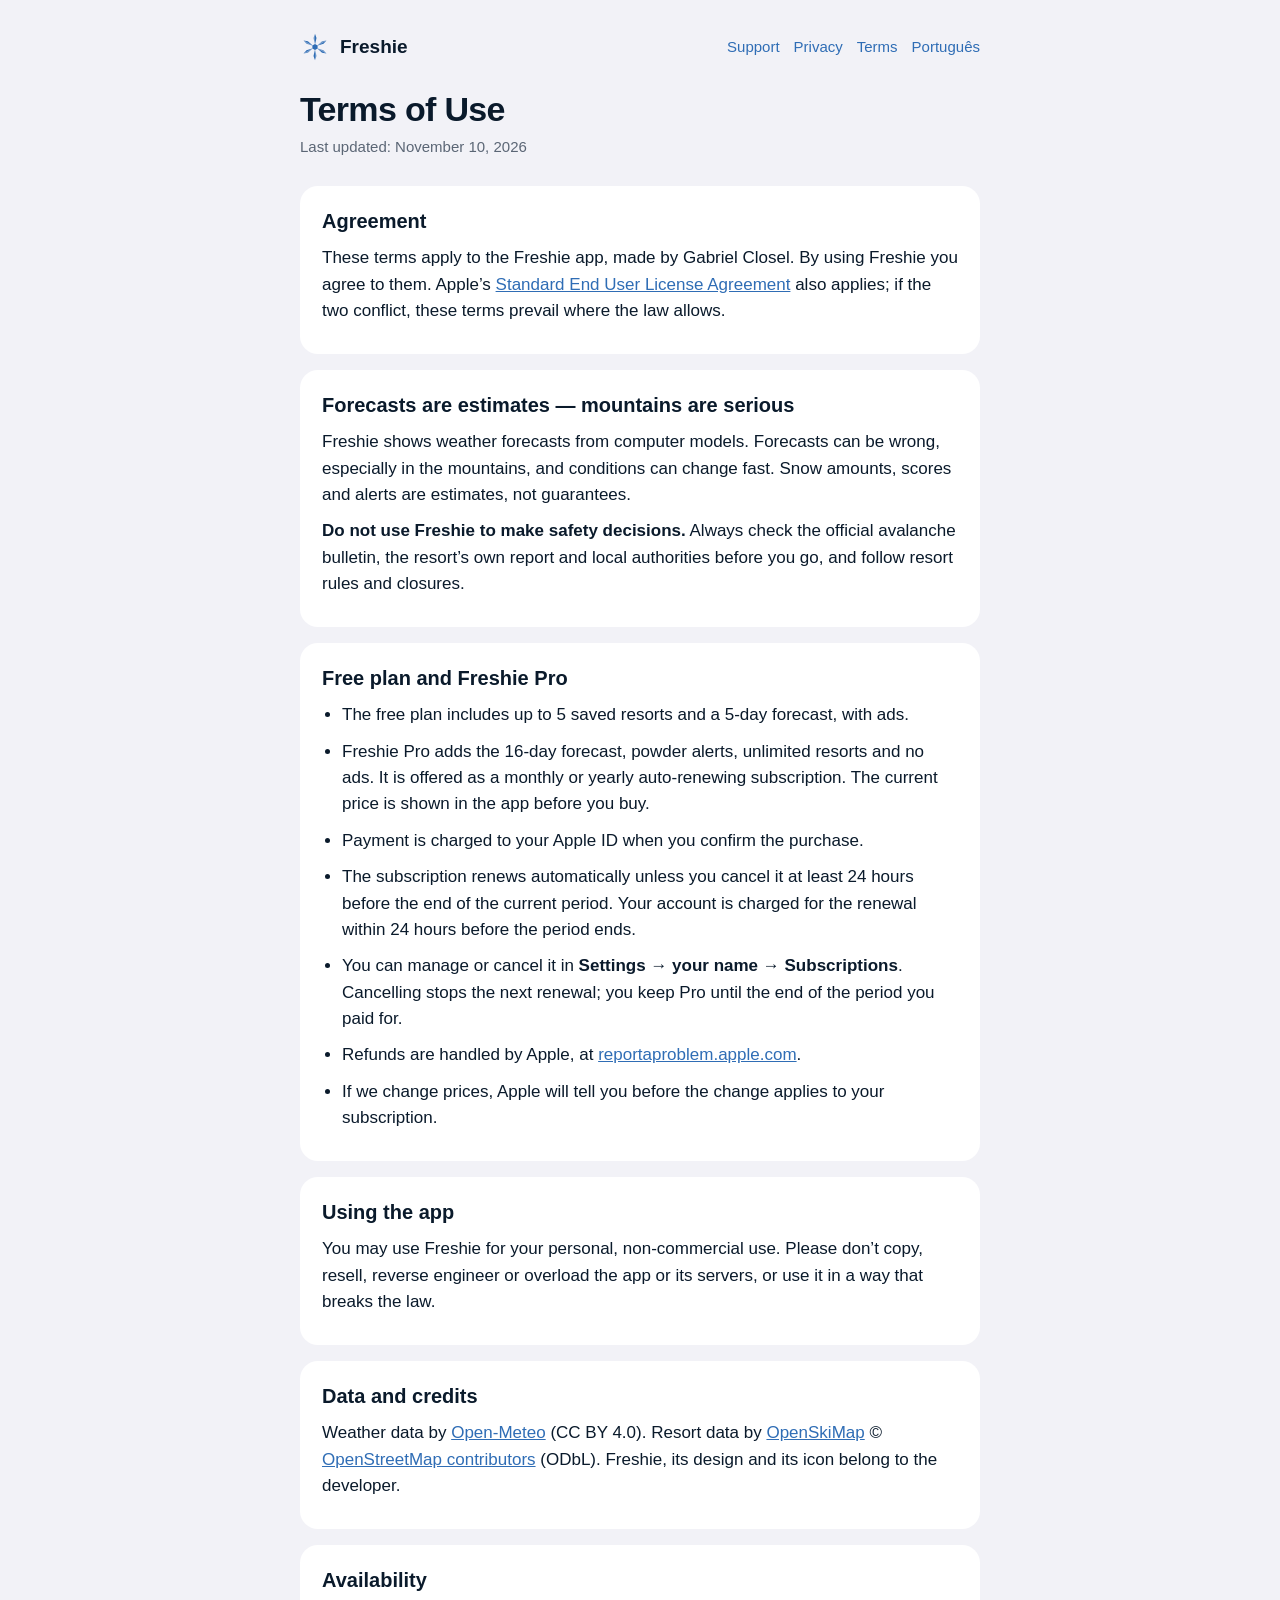
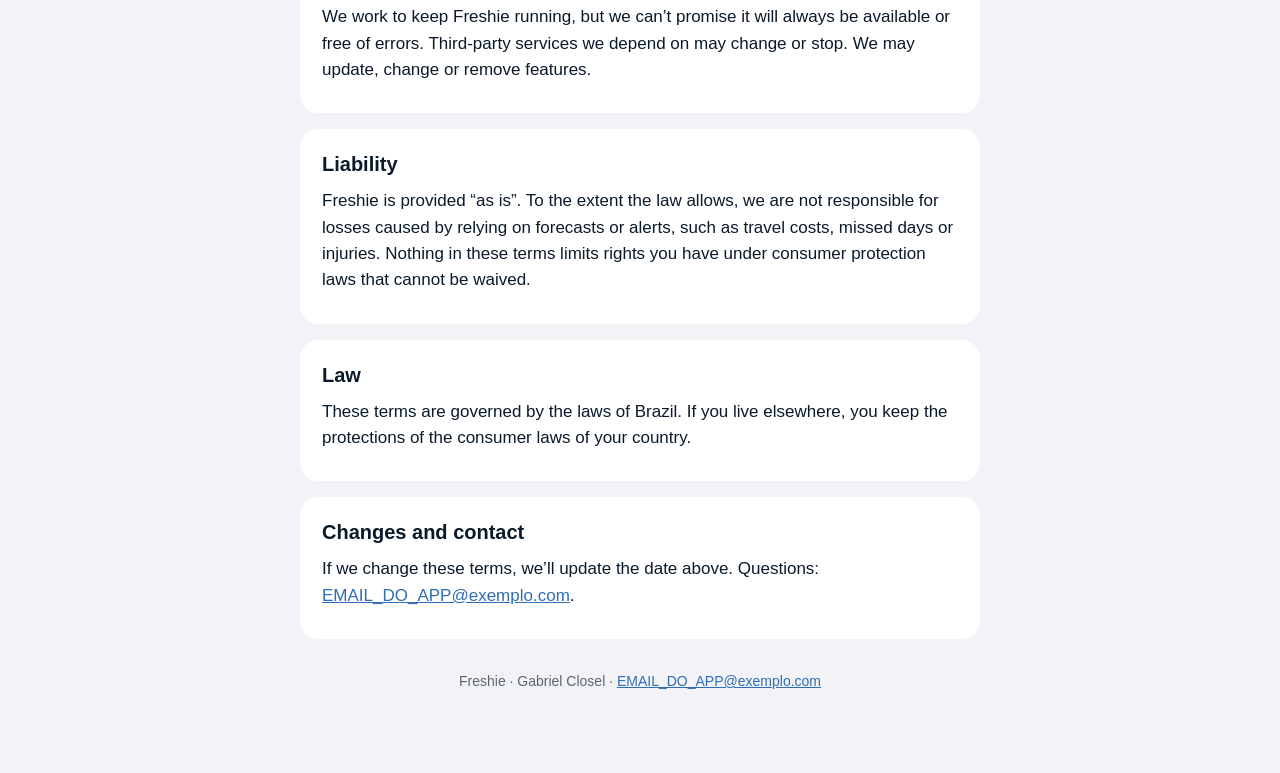
==== terms.html @ 264029c8 "Site: support, privacy and terms (EN/PT) Co-Authored-By: Claude Opus 5.5 <noreply@anthropic.com> Cla" ====
<!doctype html>
<html lang="en"><head><meta charset="utf-8">
<meta name="viewport" content="width=device-width,initial-scale=1">
<title>Terms of Use · Freshie</title>
<link rel="icon" href="mark.svg"><link rel="stylesheet" href="style.css"></head>
<body><main>
<header><a class="brand" href="./"><img src="mark.svg" alt="" width="30" height="30">Freshie</a>
<nav class="lang"><a href="./">Support</a><a href="privacy.html">Privacy</a><a href="terms.html">Terms</a><a href="pt/terms.html">Português</a></nav></header>
<h1>Terms of Use</h1><p class="updated">Last updated: November 10, 2026</p><section><h2>Agreement</h2><p>These terms apply to the Freshie app, made by Gabriel Closel. By using Freshie you agree to them. Apple’s <a href="https://www.apple.com/legal/internet-services/itunes/dev/stdeula/">Standard End User License Agreement</a> also applies; if the two conflict, these terms prevail where the law allows.</p></section>
<section><h2>Forecasts are estimates — mountains are serious</h2><p>Freshie shows weather forecasts from computer models. Forecasts can be wrong, especially in the mountains, and conditions can change fast. Snow amounts, scores and alerts are estimates, not guarantees.</p><p><b>Do not use Freshie to make safety decisions.</b> Always check the official avalanche bulletin, the resort’s own report and local authorities before you go, and follow resort rules and closures.</p></section>
<section><h2>Free plan and Freshie Pro</h2><ul><li>The free plan includes up to 5 saved resorts and a 5-day forecast, with ads.</li><li>Freshie Pro adds the 16-day forecast, powder alerts, unlimited resorts and no ads. It is offered as a monthly or yearly auto-renewing subscription. The current price is shown in the app before you buy.</li><li>Payment is charged to your Apple ID when you confirm the purchase.</li><li>The subscription renews automatically unless you cancel it at least 24 hours before the end of the current period. Your account is charged for the renewal within 24 hours before the period ends.</li><li>You can manage or cancel it in <b>Settings → your name → Subscriptions</b>. Cancelling stops the next renewal; you keep Pro until the end of the period you paid for.</li><li>Refunds are handled by Apple, at <a href="https://reportaproblem.apple.com">reportaproblem.apple.com</a>.</li><li>If we change prices, Apple will tell you before the change applies to your subscription.</li></ul></section>
<section><h2>Using the app</h2><p>You may use Freshie for your personal, non-commercial use. Please don’t copy, resell, reverse engineer or overload the app or its servers, or use it in a way that breaks the law.</p></section>
<section><h2>Data and credits</h2><p>Weather data by <a href="https://open-meteo.com">Open-Meteo</a> (CC BY 4.0). Resort data by <a href="https://openskimap.org">OpenSkiMap</a> © <a href="https://www.openstreetmap.org/copyright">OpenStreetMap contributors</a> (ODbL). Freshie, its design and its icon belong to the developer.</p></section>
<section><h2>Availability</h2><p>We work to keep Freshie running, but we can’t promise it will always be available or free of errors. Third-party services we depend on may change or stop. We may update, change or remove features.</p></section>
<section><h2>Liability</h2><p>Freshie is provided “as is”. To the extent the law allows, we are not responsible for losses caused by relying on forecasts or alerts, such as travel costs, missed days or injuries. Nothing in these terms limits rights you have under consumer protection laws that cannot be waived.</p></section>
<section><h2>Law</h2><p>These terms are governed by the laws of Brazil. If you live elsewhere, you keep the protections of the consumer laws of your country.</p></section>
<section><h2>Changes and contact</h2><p>If we change these terms, we’ll update the date above. Questions: <a href="mailto:EMAIL_DO_APP@exemplo.com">EMAIL_DO_APP@exemplo.com</a>.</p></section>

<footer>Freshie · Gabriel Closel · <a href="mailto:EMAIL_DO_APP@exemplo.com">EMAIL_DO_APP@exemplo.com</a></footer>
</main></body></html>
---- style.css ----
:root{--bg:#F2F2F7;--card:#fff;--text:#0A1A2B;--muted:#5B6675;--accent:#2F6DB5;--line:#E3E5EA}
@media (prefers-color-scheme:dark){:root{--bg:#000;--card:#1C1C1E;--text:#F2F4F7;--muted:#A0A7B2;--accent:#7AA7D9;--line:#2C2C2E}}
*{box-sizing:border-box}
body{margin:0;background:var(--bg);color:var(--text);font:17px/1.55 -apple-system,BlinkMacSystemFont,"SF Pro Text","Helvetica Neue",Arial,sans-serif;-webkit-text-size-adjust:100%}
main{max-width:720px;margin:0 auto;padding:32px 20px 80px}
header{display:flex;align-items:center;justify-content:space-between;gap:12px;margin-bottom:28px}
.brand{display:flex;align-items:center;gap:10px;font-weight:700;font-size:19px;color:var(--text);text-decoration:none}
.brand svg{width:30px;height:30px}
nav a,.lang a{color:var(--accent);text-decoration:none;font-size:15px}
.lang{display:flex;gap:14px}
h1{font-size:34px;line-height:1.15;margin:0 0 6px;letter-spacing:-.02em}
.updated{color:var(--muted);font-size:15px;margin:0 0 28px}
section{background:var(--card);border-radius:18px;padding:20px 22px;margin:0 0 16px}
h2{font-size:20px;margin:0 0 8px}
p,li{margin:0 0 10px}
ul{padding-left:20px;margin:0 0 10px}
a{color:var(--accent)}
.links{display:grid;gap:12px;margin-top:8px}
.links a{display:block;background:var(--card);border-radius:18px;padding:18px 22px;text-decoration:none;color:var(--text);font-weight:600}
.links a span{display:block;color:var(--muted);font-weight:400;font-size:15px}
footer{color:var(--muted);font-size:14px;margin-top:32px;text-align:center}
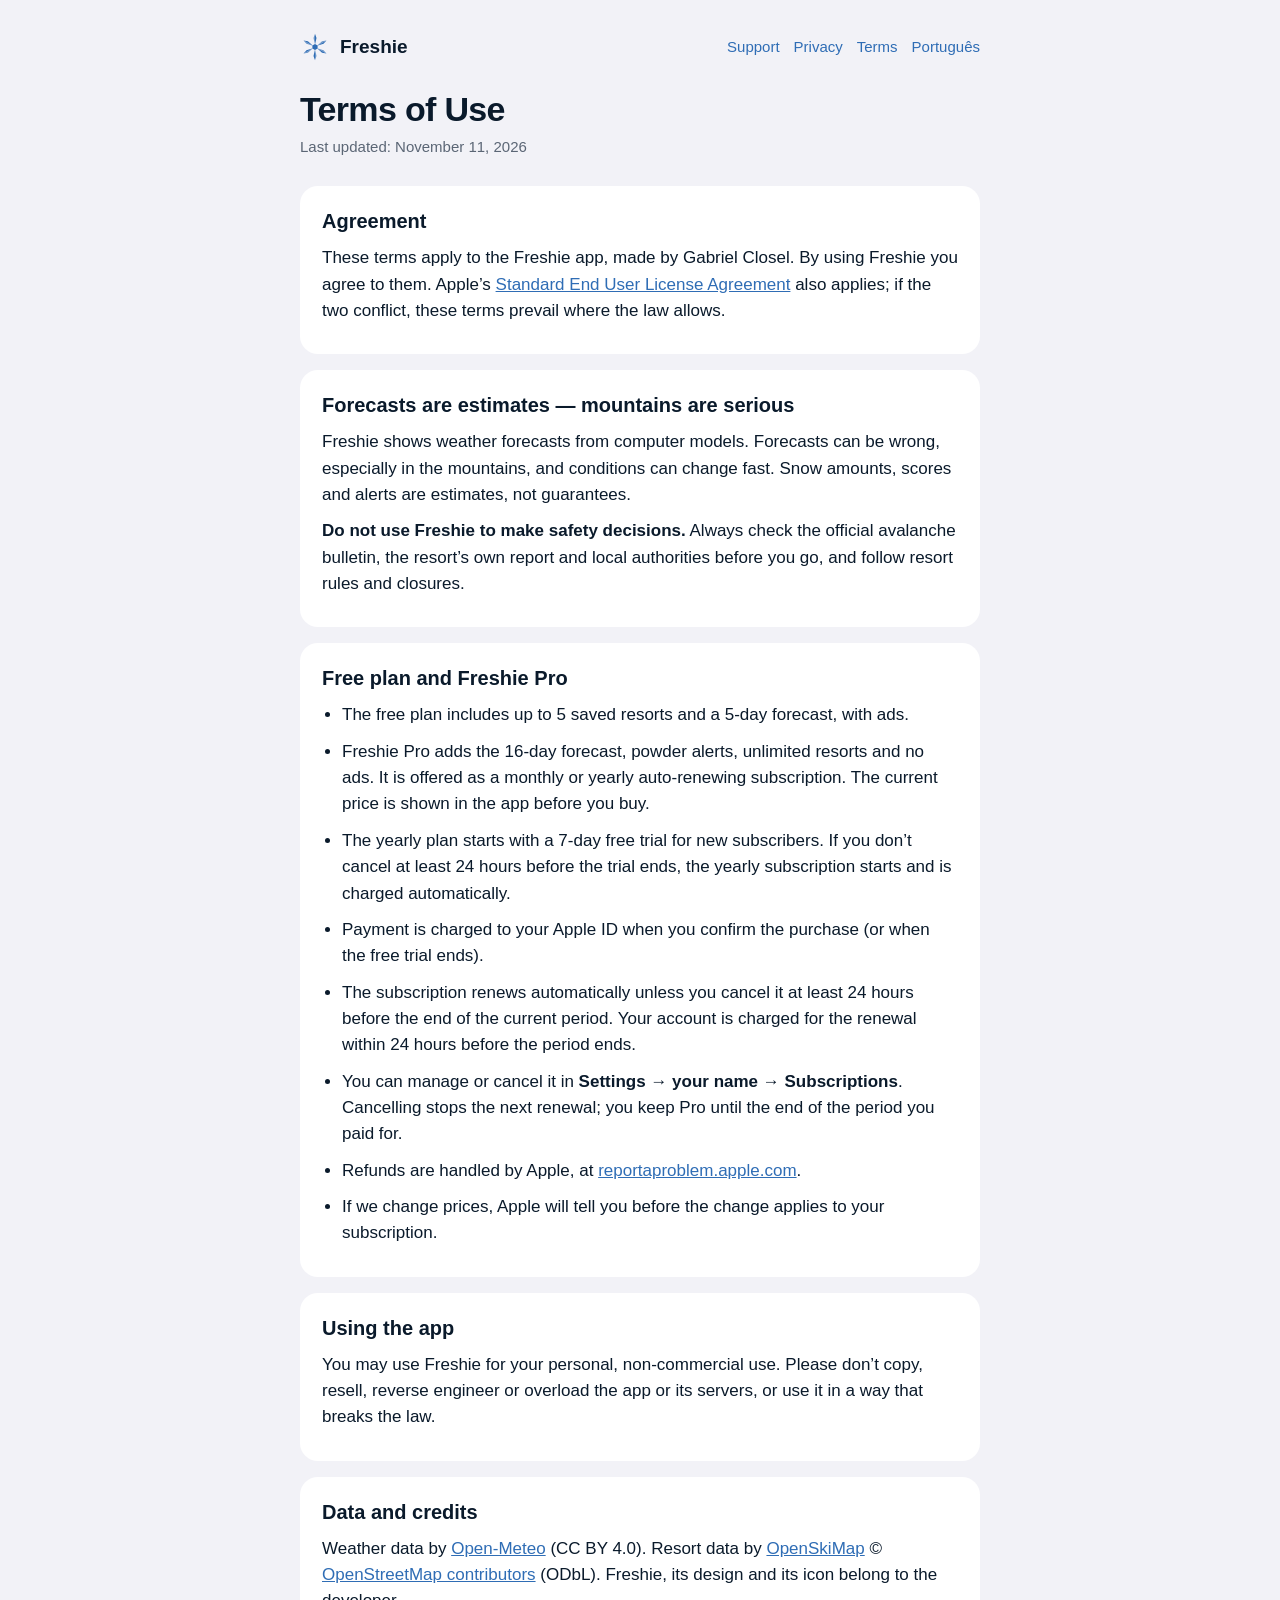
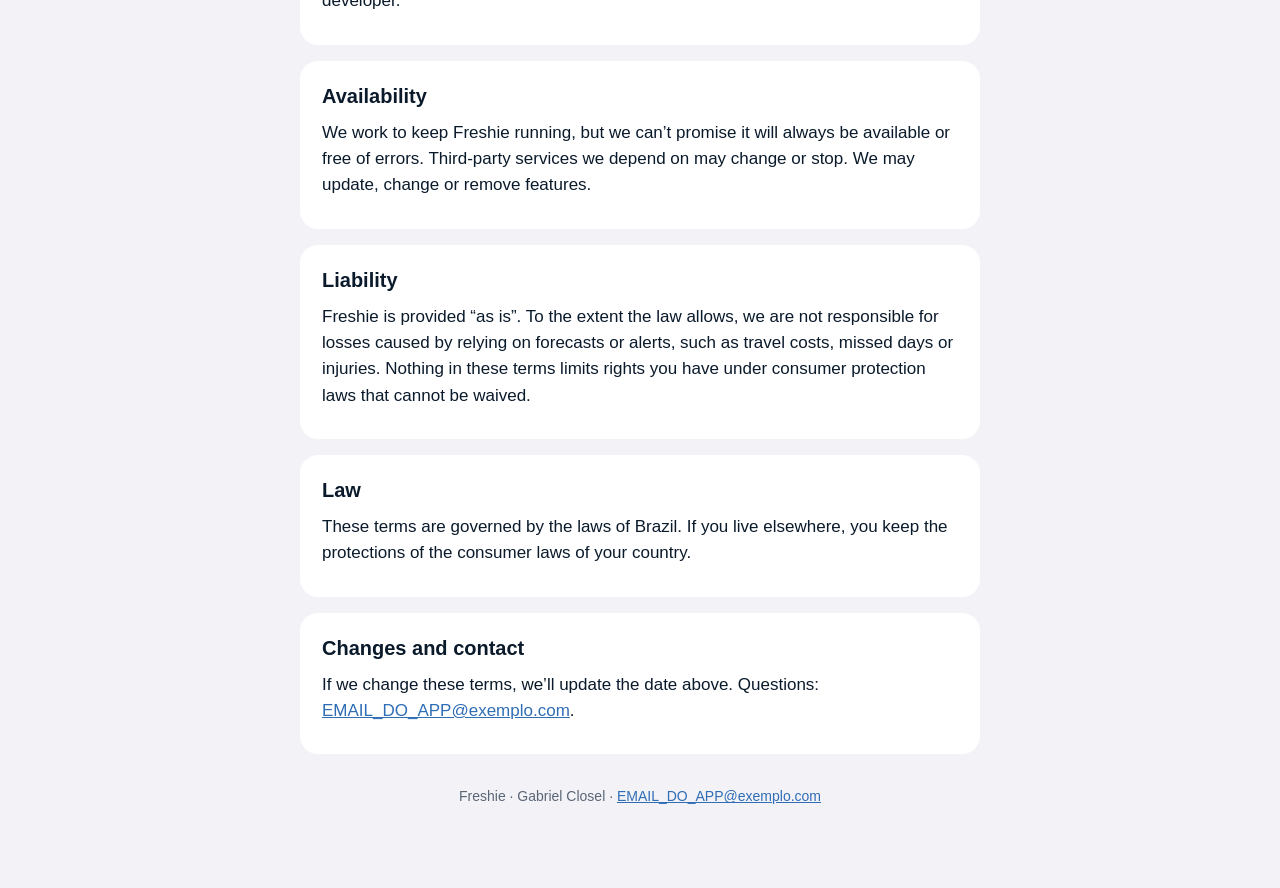
==== commit 76476f90: "Terms: 7-day free trial on the yearly plan Co-Authored-By: Claude Opus 5.5 <noreply@anthropic.com> C" ====
--- a/terms.html
+++ b/terms.html
@@ -6,9 +6,9 @@
 <body><main>
 <header><a class="brand" href="./"><img src="mark.svg" alt="" width="30" height="30">Freshie</a>
 <nav class="lang"><a href="./">Support</a><a href="privacy.html">Privacy</a><a href="terms.html">Terms</a><a href="pt/terms.html">Português</a></nav></header>
-<h1>Terms of Use</h1><p class="updated">Last updated: November 10, 2026</p><section><h2>Agreement</h2><p>These terms apply to the Freshie app, made by Gabriel Closel. By using Freshie you agree to them. Apple’s <a href="https://www.apple.com/legal/internet-services/itunes/dev/stdeula/">Standard End User License Agreement</a> also applies; if the two conflict, these terms prevail where the law allows.</p></section>
+<h1>Terms of Use</h1><p class="updated">Last updated: November 11, 2026</p><section><h2>Agreement</h2><p>These terms apply to the Freshie app, made by Gabriel Closel. By using Freshie you agree to them. Apple’s <a href="https://www.apple.com/legal/internet-services/itunes/dev/stdeula/">Standard End User License Agreement</a> also applies; if the two conflict, these terms prevail where the law allows.</p></section>
 <section><h2>Forecasts are estimates — mountains are serious</h2><p>Freshie shows weather forecasts from computer models. Forecasts can be wrong, especially in the mountains, and conditions can change fast. Snow amounts, scores and alerts are estimates, not guarantees.</p><p><b>Do not use Freshie to make safety decisions.</b> Always check the official avalanche bulletin, the resort’s own report and local authorities before you go, and follow resort rules and closures.</p></section>
-<section><h2>Free plan and Freshie Pro</h2><ul><li>The free plan includes up to 5 saved resorts and a 5-day forecast, with ads.</li><li>Freshie Pro adds the 16-day forecast, powder alerts, unlimited resorts and no ads. It is offered as a monthly or yearly auto-renewing subscription. The current price is shown in the app before you buy.</li><li>Payment is charged to your Apple ID when you confirm the purchase.</li><li>The subscription renews automatically unless you cancel it at least 24 hours before the end of the current period. Your account is charged for the renewal within 24 hours before the period ends.</li><li>You can manage or cancel it in <b>Settings → your name → Subscriptions</b>. Cancelling stops the next renewal; you keep Pro until the end of the period you paid for.</li><li>Refunds are handled by Apple, at <a href="https://reportaproblem.apple.com">reportaproblem.apple.com</a>.</li><li>If we change prices, Apple will tell you before the change applies to your subscription.</li></ul></section>
+<section><h2>Free plan and Freshie Pro</h2><ul><li>The free plan includes up to 5 saved resorts and a 5-day forecast, with ads.</li><li>Freshie Pro adds the 16-day forecast, powder alerts, unlimited resorts and no ads. It is offered as a monthly or yearly auto-renewing subscription. The current price is shown in the app before you buy.</li><li>The yearly plan starts with a 7-day free trial for new subscribers. If you don’t cancel at least 24 hours before the trial ends, the yearly subscription starts and is charged automatically.</li><li>Payment is charged to your Apple ID when you confirm the purchase (or when the free trial ends).</li><li>The subscription renews automatically unless you cancel it at least 24 hours before the end of the current period. Your account is charged for the renewal within 24 hours before the period ends.</li><li>You can manage or cancel it in <b>Settings → your name → Subscriptions</b>. Cancelling stops the next renewal; you keep Pro until the end of the period you paid for.</li><li>Refunds are handled by Apple, at <a href="https://reportaproblem.apple.com">reportaproblem.apple.com</a>.</li><li>If we change prices, Apple will tell you before the change applies to your subscription.</li></ul></section>
 <section><h2>Using the app</h2><p>You may use Freshie for your personal, non-commercial use. Please don’t copy, resell, reverse engineer or overload the app or its servers, or use it in a way that breaks the law.</p></section>
 <section><h2>Data and credits</h2><p>Weather data by <a href="https://open-meteo.com">Open-Meteo</a> (CC BY 4.0). Resort data by <a href="https://openskimap.org">OpenSkiMap</a> © <a href="https://www.openstreetmap.org/copyright">OpenStreetMap contributors</a> (ODbL). Freshie, its design and its icon belong to the developer.</p></section>
 <section><h2>Availability</h2><p>We work to keep Freshie running, but we can’t promise it will always be available or free of errors. Third-party services we depend on may change or stop. We may update, change or remove features.</p></section>
